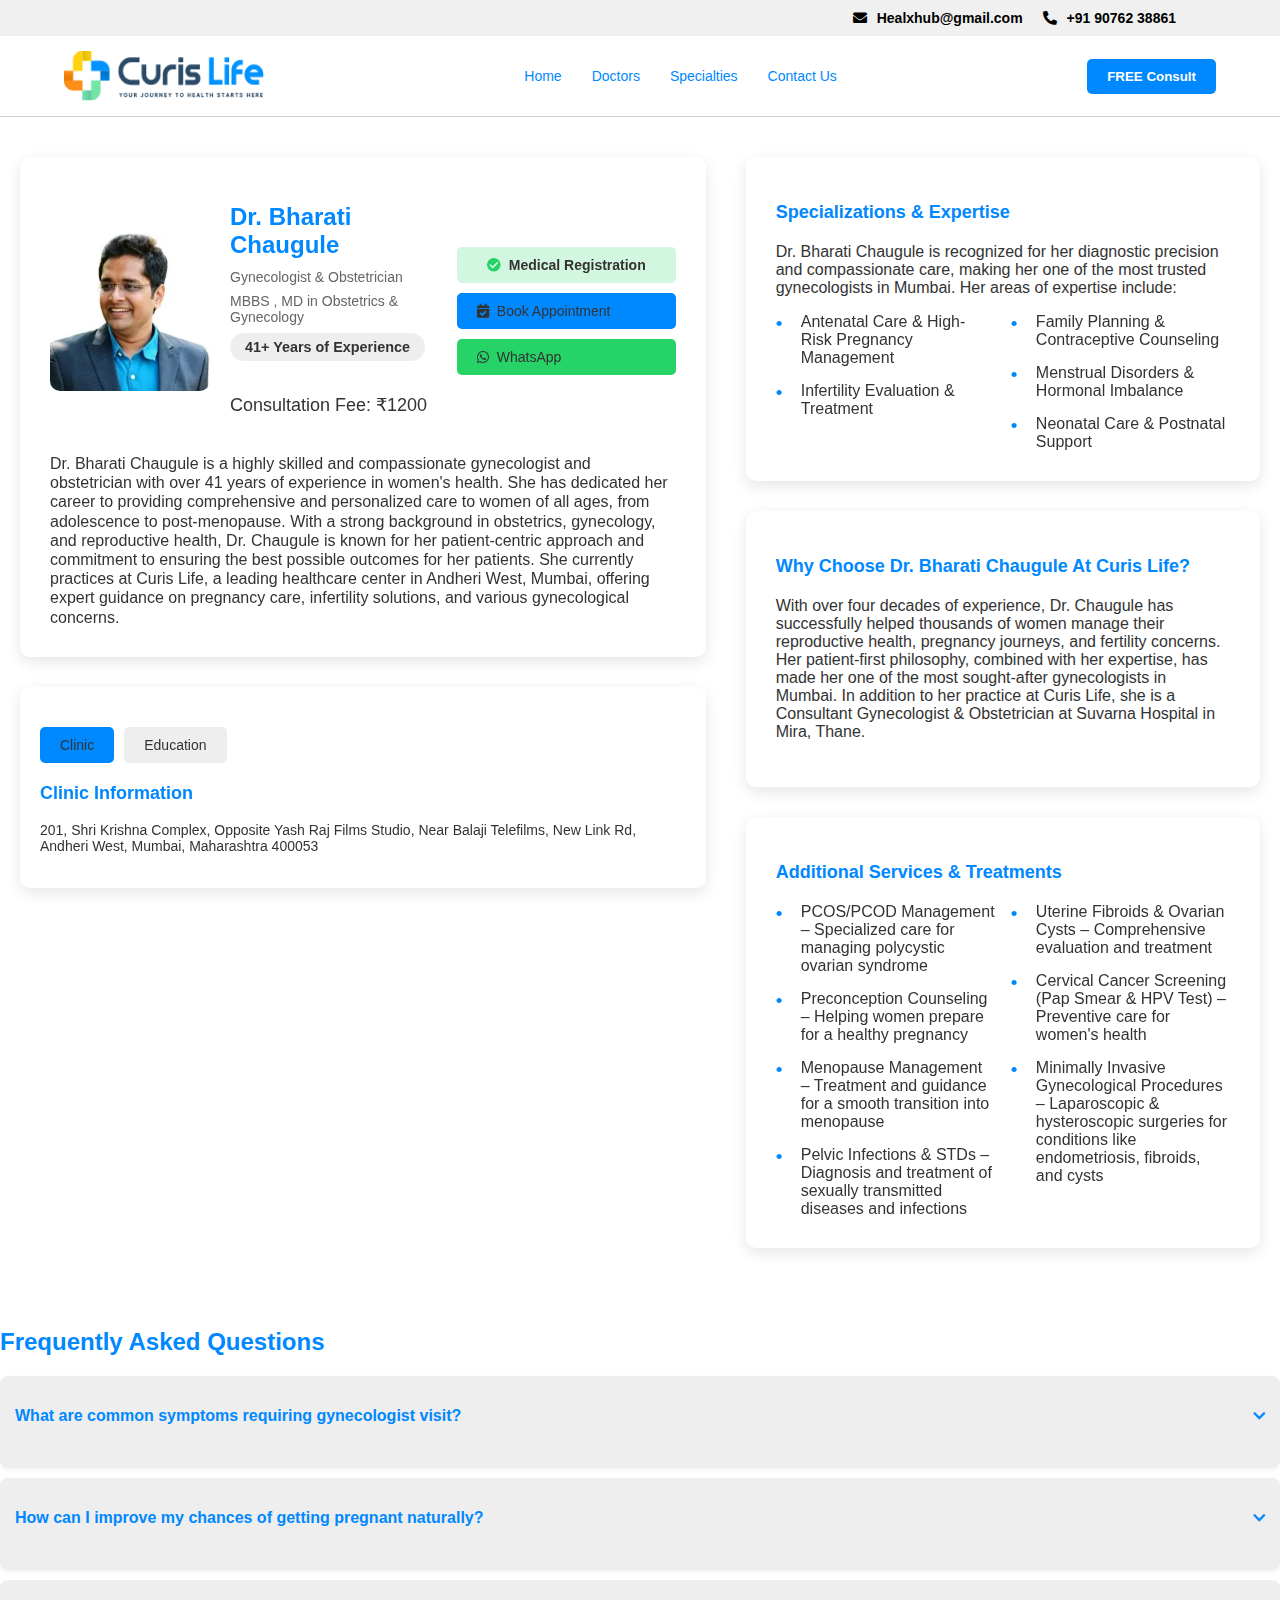
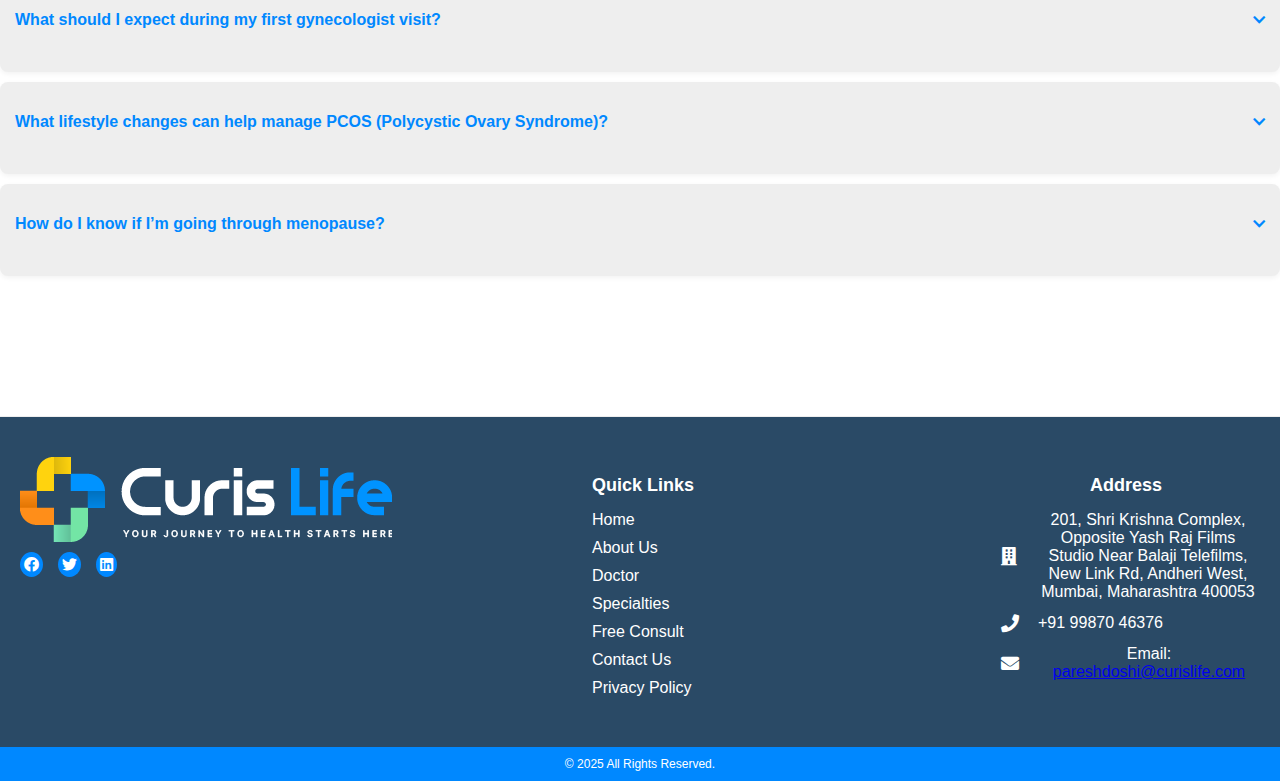
==== index.html @ 33b1bb9e "first commit" ====
<!DOCTYPE html>
<html lang="en">

<head>
    <meta charset="UTF-8">
    <meta name="viewport" content="width=device-width, initial-scale=1.0">
    <link rel="stylesheet" href="https://cdnjs.cloudflare.com/ajax/libs/font-awesome/5.15.4/css/all.min.css">
    <link rel="stylesheet" href="styles.css">
    <title>Curis Life - Healthcare Solutions</title>
</head>

<body>
    <header class="header-container">
        <div class="contact-bar">
            <ul class="contact-list">
                <li>
                    <a href="mailto:Healxhub@gmail.com">
                        <i class="fas fa-envelope"></i> Healxhub@gmail.com
                    </a>
                </li>
                <li>
                    <a href="tel:+919076238861">
                        <i class="fas fa-phone-alt"></i> +91 90762 38861
                    </a>
                </li>
            </ul>

        </div>

        <nav class="main-nav container-box">
            <div class="logo">
                <img src="Curis-Life-Website-_Home-Page-02.png" alt="Curis Life Healthcare Logo" width="200"
                    height="60">
            </div>

            <button class="hamburger" aria-label="Toggle Navigation">
                <i class="fas fa-bars"></i>
            </button>

            <ul class="nav-list">
                <li><a href="/" class="nav-link">Home</a></li>
                <li><a href="https://curislife.com/doctors/" class="nav-link">Doctors</a></li>
                <li><a href="https://curislife.com/specialties/" class="nav-link">Specialties</a></li>
                <li><a href="https://curislife.com/contact-us/" class="nav-link">Contact Us</a></li>
            </ul>

            <button class="call-button" type="button">FREE Consult</button>
        </nav>
    </header>

    <main class="main-content">
        <div class="container">
            <!-- Left Column: Profile Section -->
            <div class="left-column">
                <div class="doctor-profile-box">
                    <div class="doctor-profile">
                        <img src="Urologist-Abhishek-Shah_Curis-Life-Multispecialty-Clinic-Andheri-West.webp"
                            alt="Dr. Bharati Chaugule" class="doctor-photo">
                        <div class="doctor-info">
                            <h1>Dr. Bharati Chaugule</h1>
                            <p class="specialization">Gynecologist & Obstetrician</p>
                            <p class="specialization">MBBS , MD in Obstetrics & Gynecology</p>
                            <div class="experience-badge">41+ Years of Experience</div>
                            <p class="fees">Consultation Fee: ₹1200</p>
                        </div>
                        <div class="action-buttons">
                            <div class="medical-registration">
                                <i class="fas fa-check-circle" style="color: #25d366;"></i>
                                <span>Medical Registration</span>
                            </div>
                            <a href="tel:+919987046376" class="btn btn-primary">
                                <i class="fas fa-calendar-check"></i> Book Appointment
                            </a>
                            <a href="https://wa.me/919987046376" class="btn btn-whatsapp">
                                <i class="fab fa-whatsapp"></i> WhatsApp
                            </a>
                        </div>
                    </div>
                    <div class="doctor-description">
                        Dr. Bharati Chaugule is a highly skilled and compassionate gynecologist and obstetrician with
                        over 41 years of experience in women's health. She has dedicated her career to providing
                        comprehensive and personalized care to women of all ages, from adolescence to post-menopause.
                        With a strong background in obstetrics, gynecology, and reproductive health, Dr. Chaugule is
                        known for her patient-centric approach and commitment to ensuring the best possible outcomes for
                        her patients. She currently practices at Curis Life, a leading healthcare center in Andheri
                        West, Mumbai, offering expert guidance on pregnancy care, infertility solutions, and various
                        gynecological concerns.
                    </div>
                </div>
                <div class="toggle-section">
                    <div class="toggle-buttons">
                        <button class="toggle-btn active" id="clinicBtn">Clinic</button>
                        <button class="toggle-btn" id="educationBtn">Education</button>
                    </div>

                    <!-- Toggle Content -->
                    <div class="toggle-content active" id="clinicContent">
                        <h3>Clinic Information</h3>
                        <p>201, Shri Krishna Complex, Opposite Yash Raj Films Studio, Near Balaji Telefilms, New Link
                            Rd, Andheri West, Mumbai, Maharashtra 400053</p>
                    </div>

                    <div class="toggle-content" id="educationContent">
                        <h3>Education & Qualifications</h3>
                        <ul>
                            <li>MBBS – BJMC Pune (1983)</li>
                            <li>MD in Obstetrics & Gynecology – BJMC Pune (1986)</li>
                        </ul>
                    </div>
                </div>
            </div>

            <!-- Right Column: Info and FAQ Sections -->
            <div class="right-column">

                <div class="info-box">
                    <h2>Specializations & Expertise</h2>
                    <p>Dr. Bharati Chaugule is recognized for her diagnostic precision and compassionate care, making
                        her one of the most trusted gynecologists in Mumbai. Her areas of expertise include:</p>
                    <ul class="services-list">
                        <li>Antenatal Care & High-Risk Pregnancy Management</li>
                        <li>Infertility Evaluation & Treatment</li>
                        <li>Family Planning & Contraceptive Counseling</li>
                        <li>Menstrual Disorders & Hormonal Imbalance</li>
                        <li>Neonatal Care & Postnatal Support</li>
                    </ul>
                </div>

                <div class="info-section">
                    <div class="info-box">
                        <h2>Why Choose Dr. Bharati Chaugule At Curis Life?</h2>
                        <p>With over four decades of experience, Dr. Chaugule has successfully helped thousands of women
                            manage their reproductive health, pregnancy journeys, and fertility concerns. Her
                            patient-first philosophy, combined with her expertise, has made her one of the most
                            sought-after gynecologists in Mumbai. In addition to her practice at Curis Life, she is a
                            Consultant Gynecologist & Obstetrician at Suvarna Hospital in Mira, Thane.</p>
                    </div>


                    <div class="info-box">
                        <h2>Additional Services & Treatments</h2>
                        <ul class="services-list">
                            <li>PCOS/PCOD Management – Specialized care for managing polycystic ovarian syndrome</li>
                            <li>Preconception Counseling – Helping women prepare for a healthy pregnancy</li>
                            <li>Menopause Management – Treatment and guidance for a smooth transition into menopause
                            </li>
                            <li>Pelvic Infections & STDs – Diagnosis and treatment of sexually transmitted diseases and
                                infections</li>
                            <li>Uterine Fibroids & Ovarian Cysts – Comprehensive evaluation and treatment</li>
                            <li>Cervical Cancer Screening (Pap Smear & HPV Test) – Preventive care for women's health
                            </li>
                            <li>Minimally Invasive Gynecological Procedures – Laparoscopic & hysteroscopic surgeries for
                                conditions like endometriosis, fibroids, and cysts</li>
                        </ul>
                    </div>


                </div>

                <!-- FAQ Section -->

            </div>
        </div>

        <section class="faq-box container-box">
            <h2>Frequently Asked Questions</h2>
            <div class="faq-list">
                <div class="faq-item">
                    <h3 class="faq-question">What are common symptoms requiring gynecologist visit? <i
                            class="fas fa-chevron-down"></i></h3>
                    <p class="faq-answer">Irregular periods, severe cramps, unusual discharge, pelvic pain, abnormal
                        bleeding, infertility concerns, or menopause-related issues.</p>
                </div>
                <div class="faq-item">
                    <h3 class="faq-question">How can I improve my chances of getting pregnant naturally? <i
                            class="fas fa-chevron-down"></i></h3>
                    <p class="faq-answer">Maintain a healthy lifestyle, eat a balanced diet, exercise regularly, track
                        ovulation, and manage stress. Consult a gynecologist if you have been trying for over a year.
                    </p>
                </div>
                <div class="faq-item">
                    <h3 class="faq-question">What should I expect during my first gynecologist visit? <i
                            class="fas fa-chevron-down"></i></h3>
                    <p class="faq-answer">Your first visit may include a detailed medical history review, a physical
                        examination, discussion about menstrual cycles, birth control options, and any concerns you may
                        have regarding reproductive health. A Pap smear or pelvic ultrasound may be recommended if
                        necessary.</p>
                </div>
                <div class="faq-item">
                    <h3 class="faq-question">What lifestyle changes can help manage PCOS (Polycystic Ovary Syndrome)? <i
                            class="fas fa-chevron-down"></i></h3>
                    <p class="faq-answer">PCOS can be managed through weight management, a healthy diet (low in
                        processed sugars), regular exercise, and hormonal therapy if needed. Your gynecologist may also
                        recommend medications to regulate periods and control symptoms.</p>
                </div>
                <div class="faq-item">
                    <h3 class="faq-question">How do I know if I’m going through menopause? <i
                            class="fas fa-chevron-down"></i></h3>
                    <p class="faq-answer">Menopause typically occurs between 45-55 years and is marked by symptoms like
                        hot flashes, night sweats, mood swings, vaginal dryness, and irregular periods. A gynecologist
                        can help manage symptoms with hormone therapy, lifestyle adjustments, and nutritional guidance.
                    </p>
                </div>
            </div>
        </section>


    </main>

    <footer>
        <div class="footer-container container-box">
            <!-- Logo Section -->
            <div class="footer-logo">
                <img src="footer-logo.png" alt="Curis Life Logo">
                <div class="social-icons">
                    <a href="#" aria-label="Facebook"><i class="fab fa-facebook"></i></a>
                    <a href="#" aria-label="Twitter"><i class="fab fa-twitter"></i></a>
                    <a href="#" aria-label="LinkedIn"><i class="fab fa-linkedin"></i></a>
                </div>
            </div>


            <!-- Quick Links -->
                <div class="footer-links">
                    <h3>Quick Links</h3>
                    <ul>
                        <li><a href="#">Home</a></li>
                        <li><a href="https://curislife.com/about-us/">About Us</a></li>
                        <li><a href="https://curislife.com/doctors/">Doctor</a></li>
                        <li><a href="https://curislife.com/specialties/">Specialties</a></li>
                        <li><a href="https://curislife.com/contact-us/">Free Consult</a></li>
                        <li><a href="https://curislife.com/contact-us/">Contact Us</a></li>
                        <li><a href="https://curislife.com/privacy-policy/">Privacy Policy</a></li>
                    </ul>
                </div>

                <div class="footer-address">
                    <h3>Address</h3>
                    <ul>
                        <li>
                            <i class="fas fa-building"></i>
                            <span>201, Shri Krishna Complex, Opposite Yash Raj Films Studio Near Balaji Telefilms, New Link Rd, Andheri West, Mumbai, Maharashtra 400053</span>
                        </li>
                        <li>
                            <i class="fas fa-phone"></i>
                            <span>+91 99870 46376</span>
                        </li>
                        <li>
                            <i class="fas fa-envelope"></i>
                            <span>Email: <a href="mailto:pareshdoshi@curislife.com">pareshdoshi@curislife.com</a></span>
                        </li>
                    </ul>
                </div>
                
        </div>



    </footer>
    <div class="rights">
        <p>© 2025 All Rights Reserved.</p>
    </div>
    <script src="script.js"></script>
</body>

</html>
---- styles.css ----
body, ul {
    margin: 0;
    padding: 0;
    list-style: none;
    font-family: Arial, sans-serif;
}


:root {
    --primary-color: #08f;  
    --bg-gray: #f0f0f0;     
    --bg-white: #fff;       
    --hover-color: #034993; 
    --content-padding: 5%;
    --black-color:#000;
    --whatsapp-color: #25d366;
    --text-color: #333;
    --light-bg: #eeeeee;
    --footer-bg: #2a4a66;
}

.header-container{
    border-bottom: 1px solid rgb(211, 210, 210);
}

.container-box{
    max-width: 1280px;
    
}

.contact-bar {
    background: var(--bg-gray);
    padding: 10px 104px; 
    display: flex;
    justify-content: flex-end;
    align-items: center;
    font-size: 14px;
}

.contact-list {
    display: flex;
    gap: 20px;
}
.contact-list i {
    margin-right: 5px;
    color: var(--black-color); 
}

.contact-list li {
    display: flex;
    align-items: center;
}

.contact-list a {
    text-decoration: none;
    color: var(--black-color);
    font-weight: bold;
    display: flex;
    align-items: center;
    gap: 5px;
}


.main-nav {
    padding: 15px var(--content-padding);
    display: flex;
    align-items: center;
    justify-content: space-between;
    margin: 0 auto;
}

.logo {
    display: flex;
    align-items: center;
    margin-right: 10px; /* Keeps logo and hamburger close */
}
.logo img {
    height: 50px;
}

.nav-list {
    display: flex;
    gap: 30px;
}

.nav-link {
    text-decoration: none;
    color: var(--primary-color);
    font-size: 14px;
    display: flex;
    align-items: center;
    gap: 5px;
}



.call-button {
    background: var(--primary-color);
    color: white;
    padding: 10px 20px;
    border: none;
    border-radius: 5px;
    font-weight: bold;
    cursor: pointer;
    transition: background 0.3s ease;
}

.call-button:hover {
    background: var(--hover-color);
}
.hamburger {
    display: none;
    background: none;
    border: none;
    font-size: 24px;
    cursor: pointer;
    color: var(--primary-color);
    margin-left: 10px;
}

    /*MAIN SECTION STARTS HERE*/
    .main-content {
        padding: 40px 0;
        color: var(--text-color);
    }

    .container {
        max-width: 1300px;
        margin: 0 auto;
        padding: 0 20px;
        display: flex;
        gap: 40px;
    }

    .left-column {
        flex: 4;
    }

    .right-column {
        flex: 3;
    }

    .doctor-profile-box {
        background: var(--white);
        padding: 30px;
        border-radius: 10px;
        box-shadow: 0 5px 15px rgba(0, 0, 0, 0.1);
    }

    .doctor-profile {
        display: flex;
        align-items: center;
        gap: 20px;
        margin-bottom: 20px;
    }

    .doctor-photo {
        width: 160px;
        height: 160px;
        object-fit: cover;
        border-radius: 10px;
    }

    .doctor-info {
        flex: 1;
    }

    .doctor-info h1 {
        font-size: 24px;
        margin-bottom: 10px;
        color: var(--primary-color);
    }

    .specialization {
        font-size: 14px;
        color: #666;
        margin: 8px 0;
    }

    .fees {
        font-size: 18px;
    }

    .experience-badge {
        background: var(--light-bg);
        color: var(--text-color);
        padding: 6px 15px;
        border-radius: 20px;
        display: inline-block;
        margin-bottom: 15px;
        font-size: 0.9rem;
        font-weight: bold;
    }

    .action-buttons {
        display: flex;
        flex-direction: column;
        gap: 10px;
        margin-left: auto;
    }

    .btn {
        padding: 10px 20px;
        border-radius: 5px;
        font-size: 14px;
        font-weight: 500;
        display: flex;
        align-items: center;
        gap: 8px;
        text-decoration: none;
        transition: all 0.3s ease;
    }

    .medical-registration {
        padding: 10px 30px;
        font-size: 14px;
        font-weight: bold;
        display: flex;
        align-items: center;
        gap: 8px;
        color: var(--text-color);
        background: rgba(37, 211, 102, 0.2);
        border-radius: 5px;
    }

    .btn-primary {
        background: var(--primary-color);
        color: var(--white);
    }

    .btn-primary:hover {
        background: #0073e6;
    }

    .btn-whatsapp {
        background: var(--whatsapp-color);
        color: var(--white);
    }

    .btn-whatsapp:hover {
        background: #128c7e;
    }

    .doctor-description {
        font-size: 16px;
        color: var(--text-color);
        line-height: 1.2;
        margin-top: 20px;
    }

    .toggle-section {
        background: var(--white);
        padding: 20px;
        margin: 30px 0;
        border-radius: 10px;
        box-shadow: 0 5px 15px rgba(0, 0, 0, 0.1);
    }

    .toggle-buttons {
        display: flex;
        gap: 10px;
        margin-top: 20px;
    }

    .toggle-btn {
        padding: 10px 20px;
        border: none;
        border-radius: 5px;
        background: var(--light-bg);
        color: var(--text-color);
        cursor: pointer;
        font-size: 14px;
        transition: all 0.3s ease;
    }
    .toggle-content h3{
        font-size: 18px;
        color: var(--primary-color);
    }
    .toggle-content p{
        font-size: 14px;
    }

    .toggle-btn.active {
        background: var(--primary-color);
        color: var(--white);
    }


    .toggle-content {
        display: none;
        margin-top: 20px;
    }

    .toggle-content.active {
        display: block;
    }

    .info-section {
        margin-bottom: 40px;
    }

    .info-box {
        background: var(--white);
        padding: 30px;
        border-radius: 10px;
        box-shadow: 0 5px 15px rgba(0, 0, 0, 0.1);
        margin-bottom: 30px;
    }

    .info-box h2 {
        color: var(--primary-color);
        margin-bottom: 20px;
        font-size: 18px;
        font-weight: 600
    }

    .services-list {
        columns: 2;
        list-style-type: none;
        padding: 0;
    }

    .services-list li {
        margin-bottom: 15px;
        padding-left: 25px;
        position: relative;
        break-inside: avoid;
    }

    .services-list li:before {
        content: "•";
        color: var(--primary-color);
        position: absolute;
        left: 0;
        font-size: 1.2em;
    }

    .faq-box {
        margin: 40px auto;
    }
    
    .faq-box h2 {
        font-size: 1.5rem;
        color: var(--primary-color);
        margin-bottom: 20px;
    }
    
    .faq-list {
        margin-top: 10px;
    }
    
    .faq-item {
        background: var(--light-bg);
        padding: 15px;
        margin: 10px 0;
        border-radius: 8px;
        box-shadow: 0 2px 5px rgba(0, 0, 0, 0.05);
        cursor: pointer;
        transition: all 0.3s ease;
    }
    
    .faq-question {
        color: var(--primary-color);
        margin-bottom: 0;
        font-size: 16px;
        display: flex;
        justify-content: space-between;
        align-items: center;
    }
    
    .faq-question i {
        font-size: 14px;
        transition: transform 0.3s ease;
    }
    
    .faq-answer {
        color: #555;
        font-size: 14px;
        line-height: 1.5;
        max-height: 0;
        overflow: hidden;
        transition: max-height 0.3s ease, padding-top 0.3s ease;
    }
    
    .faq-item.active .faq-answer {
        max-height: 200px; /* Adjust based on content */
        padding-top: 10px;
    }
    
    .faq-item.active .faq-question i {
        transform: rotate(180deg);
    }
    
    @media (max-width: 768px) {
        .faq-item {
            padding: 10px;
        }
    
        .faq-question {
            font-size: 14px;
        }
    
        .faq-answer {
            font-size: 13px;
        }
    }


    /* Responsive Styles */
    @media (max-width: 768px) {
        .container {
            flex-direction: column;
        }
    
        .doctor-profile {
            flex-direction: column;
            text-align: center;
        }
    
        .action-buttons {
            margin-left: 0;
            align-self: center;
        }
    
        .services-list {
            columns: 1;
        }
        .call-button{
            display: none;
        }
        .faq-box {
            margin: 30px;
        }
    }

    @media (min-width: 769px) {
        .left-column {
            position: sticky;
            top: 20px;
            align-self: flex-start;
            height: fit-content;
        }
    }
/*FOOTER SECTION */

footer{
    background: var(--footer-bg);
    padding: 40px 20px;
    border-top: 1px solid var(--light-bg);
    margin-top: 60px;
    display: flex;
    flex-wrap: wrap;
}

.footer-container {
    margin: 0 auto;
    display: flex;
    flex-wrap: wrap;
    gap: 40px;
    justify-content: space-between;
    display: flex;
    flex-wrap: wrap;
}


.footer-logo {
    min-width: 200px;
}

.footer-logo img {
    width: 372px;
    height: 85px;
}

.footer-social {
    flex: 1;
    min-width: 200px;
    text-align: center;
}

.footer-social h3 {
    font-size: 18px;
    margin-bottom: 15px;
    color: var(--bg-white);
}

.social-icons {
    display: flex;
    gap: 15px;
    justify-content: start;
    margin-top: 6px;
}

.social-icons a {
    color: var(--bg-white);
    font-size: 15px;
    padding: 4px;
    border-radius: 50%;
    transition: color 0.3s ease;
    background-color: var(--primary-color);
    align-items: center;
}

.social-icons a:hover {
    color: var(--primary-color);
}

.footer-links {
    min-width: 200px;
}

.footer-links h3 {
    font-size: 18px;
    margin-bottom: 15px;
    color: var(--bg-white);
}

.footer-links ul {
    list-style: none;
    padding: 0;
}

.footer-links ul li {
    margin-bottom: 10px;
}

.footer-links ul li a {
    color: var(--bg-white);
    text-decoration: none;
    transition: color 0.3s ease;
}

.footer-links ul li a:hover {
    color: var(--primary-color);
}

.footer-address {
    flex: 1;
    min-width: 200px;
    text-align: center;
}

.footer-address h3 {
    font-size: 18px;
    margin-bottom: 15px;
    color: var(--bg-white);
}

.footer-address i {
    margin: 5px 9px;
    color: var(--bg-white);
    font-size: 16px;
}
.footer-address li{
    color: var(--bg-white);
}

.footer-address ul {
    list-style: none;
    padding: 0;
    margin: 0;
}

.footer-address ul li {
    display: flex;
    align-items: center;
    gap: 10px; 
    margin-bottom: 8px; 
}

.footer-address i {
    font-size: 18px; 
}

.rights{
    text-align: center;
    background-color: var(--primary-color);
    color: var(--bg-white);

}
.rights p{
    margin: 0;
    padding: 10px 0;
    font-size: 12px;
}


@media (max-width: 768px) {
    .footer-container {
        flex-direction: column;
        align-items: center;
        text-align: center;
    }

    .footer-social, .footer-links, .footer-address {
        text-align: center;
    }

    .social-icons {
        justify-content: center;
    }
    .doctor-profile-box {
        position: static;
    }
    .contact-bar { 
        padding: 10px 40px; 
    }
    .footer-logo img {
        width: 250px;
        height: 60px;
    }
}

/* @media (max-width: 768px) {
    .container {
        flex-direction: column;
    }

    .doctor-profile {
        flex-direction: column;
        text-align: center;
    }

    .action-buttons {
        margin-left: 0;
        align-self: center;
    }

    .services-list {
        columns: 1;
    }
    
}

@media (min-width: 769px) {
    .left-column {
        position: sticky;
        top: 20px;
        align-self: flex-start;
        height: fit-content;
    }
} */


@media (max-width: 768px) {
    .main-nav {
        position: relative;
        flex-direction: row;
        justify-content: space-between;
        align-items: center;
    }

    .nav-list {
        display: none; /* Hidden initially */
        flex-direction: column;
        position: absolute;
        top: 60px;
        right: 20px;
        background: var(--bg-white);
        width: 220px;
        box-shadow: 0 4px 8px rgba(0, 0, 0, 0.2);
        border-radius: 5px;
        padding: 10px;
        transition: all 0.3s ease-in-out;
    }

    .nav-list.active {
        display: flex; /* Show dropdown when active */
    }

    .nav-link {
        padding: 12px;
        text-align: left;
        display: block;
        color: var(--primary-color);
        font-size: 14px;
        border-bottom: 1px solid #ddd;
    }

    .nav-link:last-child {
        border-bottom: none;
    }

    .hamburger {
        display: block;
        background: none;
        border: none;
        font-size: 24px;
        cursor: pointer;
        color: var(--primary-color);
    }

}


.footer-container {
    margin: 0 auto;
    display: flex;
    flex-wrap: wrap;
    gap: 200px;
    justify-content: space-between;
    display: flex;
    flex-wrap: wrap;
}
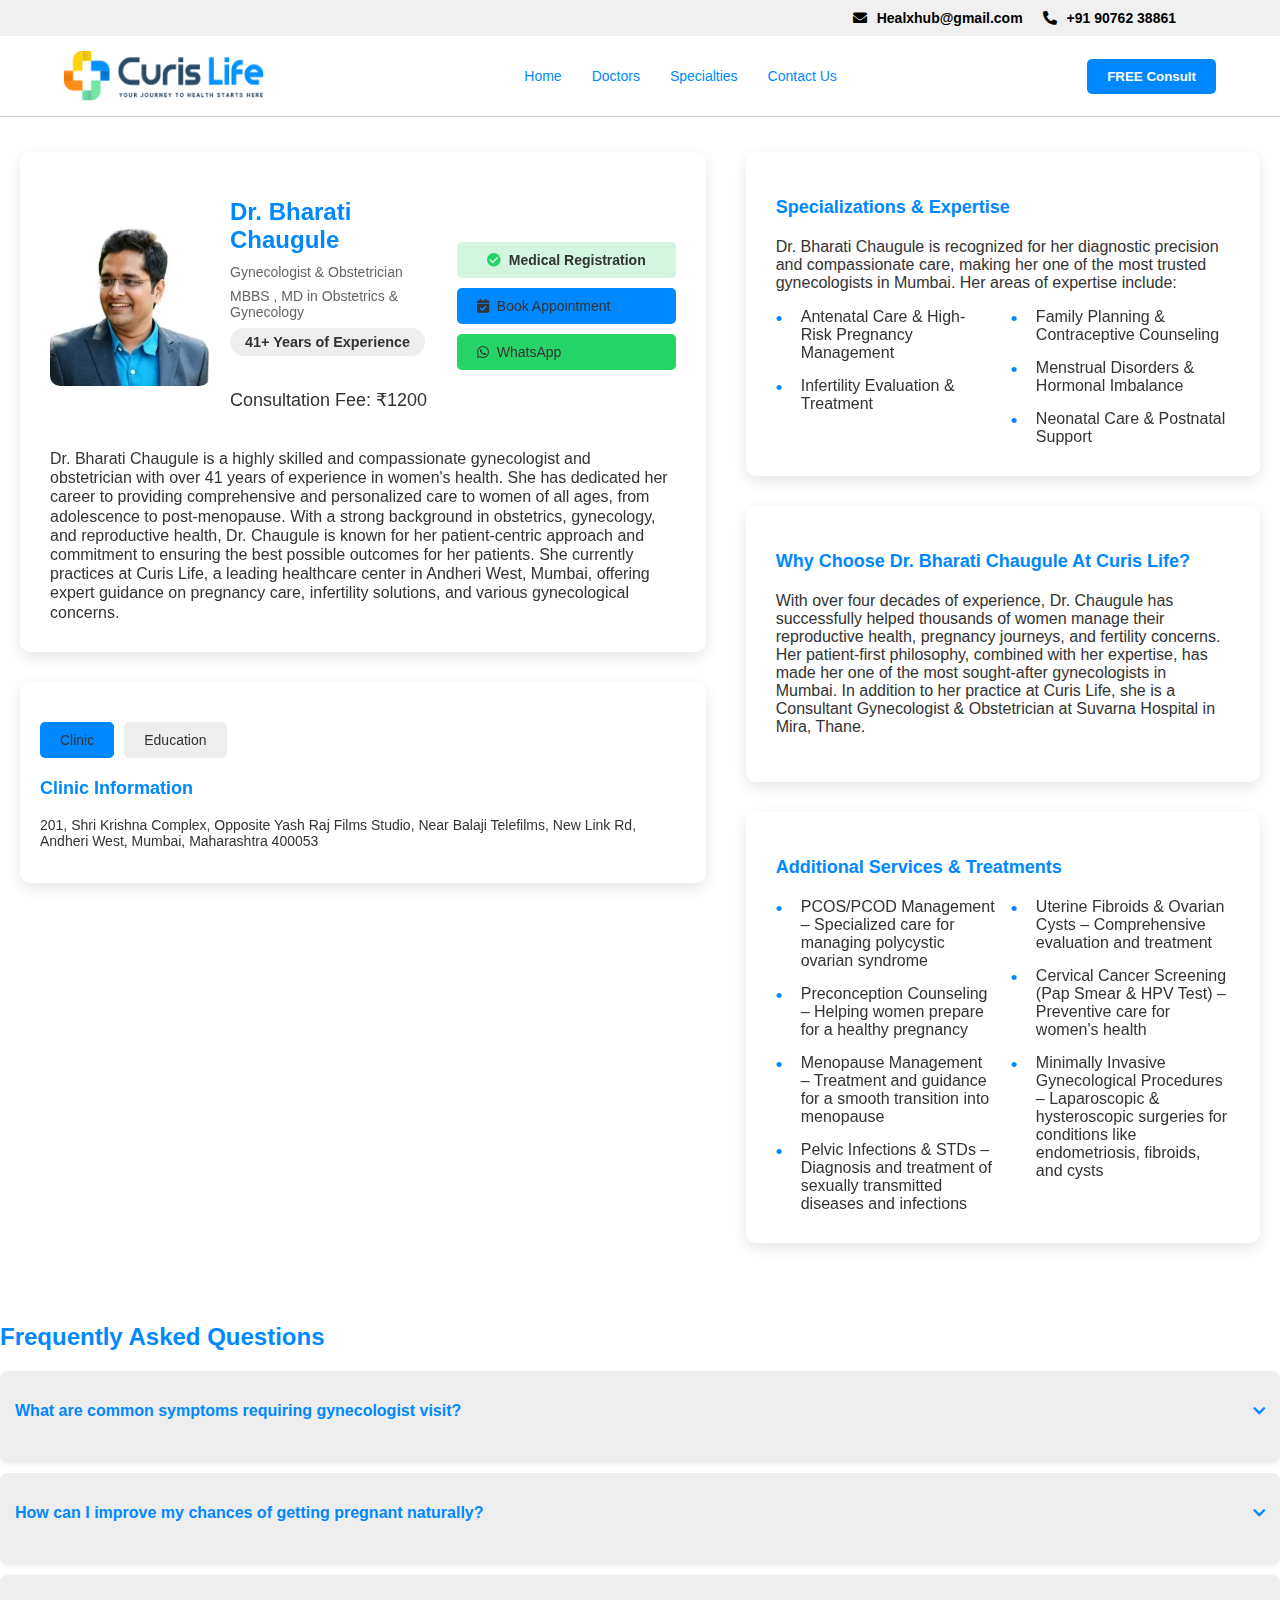
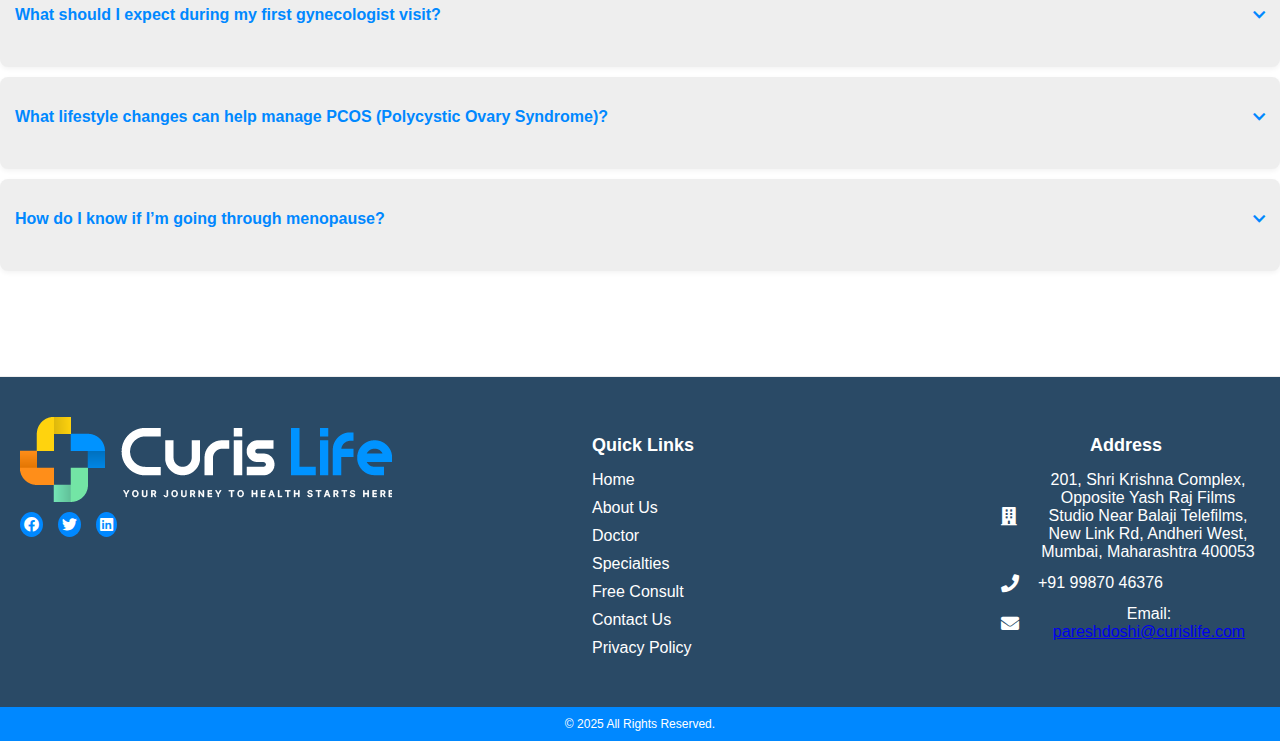
==== commit 3d6d33ad: "Last changes" ====
--- a/index.html
+++ b/index.html
@@ -38,7 +38,7 @@
             </button>
 
             <ul class="nav-list">
-                <li><a href="/" class="nav-link">Home</a></li>
+                <li><a href="https://curislife.com/" class="nav-link">Home</a></li>
                 <li><a href="https://curislife.com/doctors/" class="nav-link">Doctors</a></li>
                 <li><a href="https://curislife.com/specialties/" class="nav-link">Specialties</a></li>
                 <li><a href="https://curislife.com/contact-us/" class="nav-link">Contact Us</a></li>
@@ -224,7 +224,7 @@
                 <div class="footer-links">
                     <h3>Quick Links</h3>
                     <ul>
-                        <li><a href="#">Home</a></li>
+                        <li><a href="https://curislife.com/">Home</a></li>
                         <li><a href="https://curislife.com/about-us/">About Us</a></li>
                         <li><a href="https://curislife.com/doctors/">Doctor</a></li>
                         <li><a href="https://curislife.com/specialties/">Specialties</a></li>
--- a/styles.css
+++ b/styles.css
@@ -25,7 +25,6 @@
 
 .container-box{
     max-width: 1280px;
-    
 }
 
 .contact-bar {
@@ -91,6 +90,12 @@
     align-items: center;
     gap: 5px;
 }
+/* .nav-link:hover{
+    background-color: var(--primary-color);
+    border-radius: 5px;
+    color: var(--bg-white);
+    padding: 5px 10px;
+} */
 
 
 
@@ -120,7 +125,7 @@
 
     /*MAIN SECTION STARTS HERE*/
     .main-content {
-        padding: 40px 0;
+        padding: 35px 0;
         color: var(--text-color);
     }
 
@@ -411,6 +416,11 @@
         .container {
             flex-direction: column;
         }
+        .contact-bar {
+            display: flex;
+            align-items: center;
+            font-size: 12px;
+        }
     
         .doctor-profile {
             flex-direction: column;
@@ -431,6 +441,7 @@
         .faq-box {
             margin: 30px;
         }
+        
     }
 
     @media (min-width: 769px) {
@@ -441,13 +452,20 @@
             height: fit-content;
         }
     }
+
+    @media (max-width: 380px) {
+        .contact-bar{
+            padding: 10px 20px;
+        }
+    }
+
 /*FOOTER SECTION */
 
 footer{
     background: var(--footer-bg);
     padding: 40px 20px;
     border-top: 1px solid var(--light-bg);
-    margin-top: 60px;
+    margin-top: 30px;
     display: flex;
     flex-wrap: wrap;
 }
@@ -456,7 +474,7 @@
     margin: 0 auto;
     display: flex;
     flex-wrap: wrap;
-    gap: 40px;
+    gap: 200px;
     justify-content: space-between;
     display: flex;
     flex-wrap: wrap;
@@ -590,6 +608,7 @@
         flex-direction: column;
         align-items: center;
         text-align: center;
+        gap: 80px;
     }
 
     .footer-social, .footer-links, .footer-address {
@@ -602,9 +621,7 @@
     .doctor-profile-box {
         position: static;
     }
-    .contact-bar { 
-        padding: 10px 40px; 
-    }
+
     .footer-logo img {
         width: 250px;
         height: 60px;
@@ -689,16 +706,9 @@
         cursor: pointer;
         color: var(--primary-color);
     }
-
-}
-
-
-.footer-container {
-    margin: 0 auto;
-    display: flex;
-    flex-wrap: wrap;
-    gap: 200px;
-    justify-content: space-between;
-    display: flex;
-    flex-wrap: wrap;
-}+    .footer-container {
+        gap: 21px;
+    }
+}
+
+
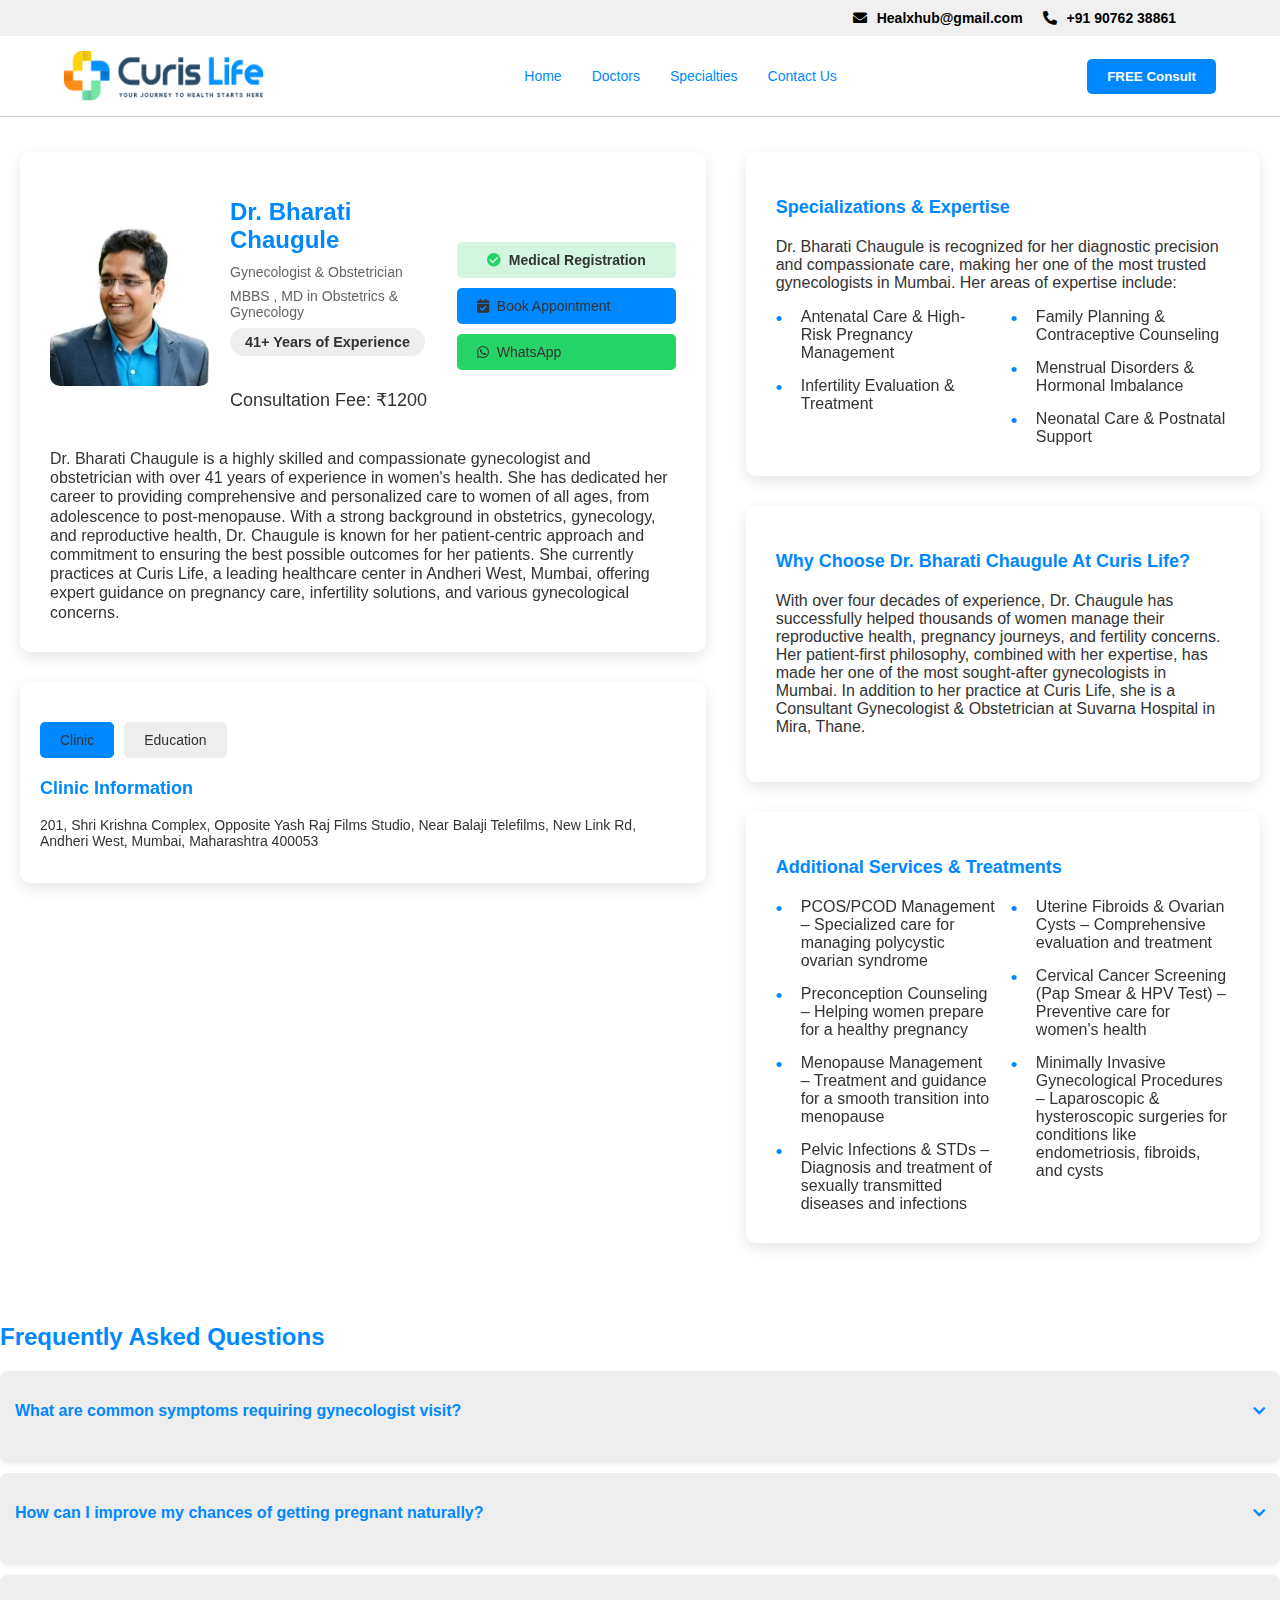
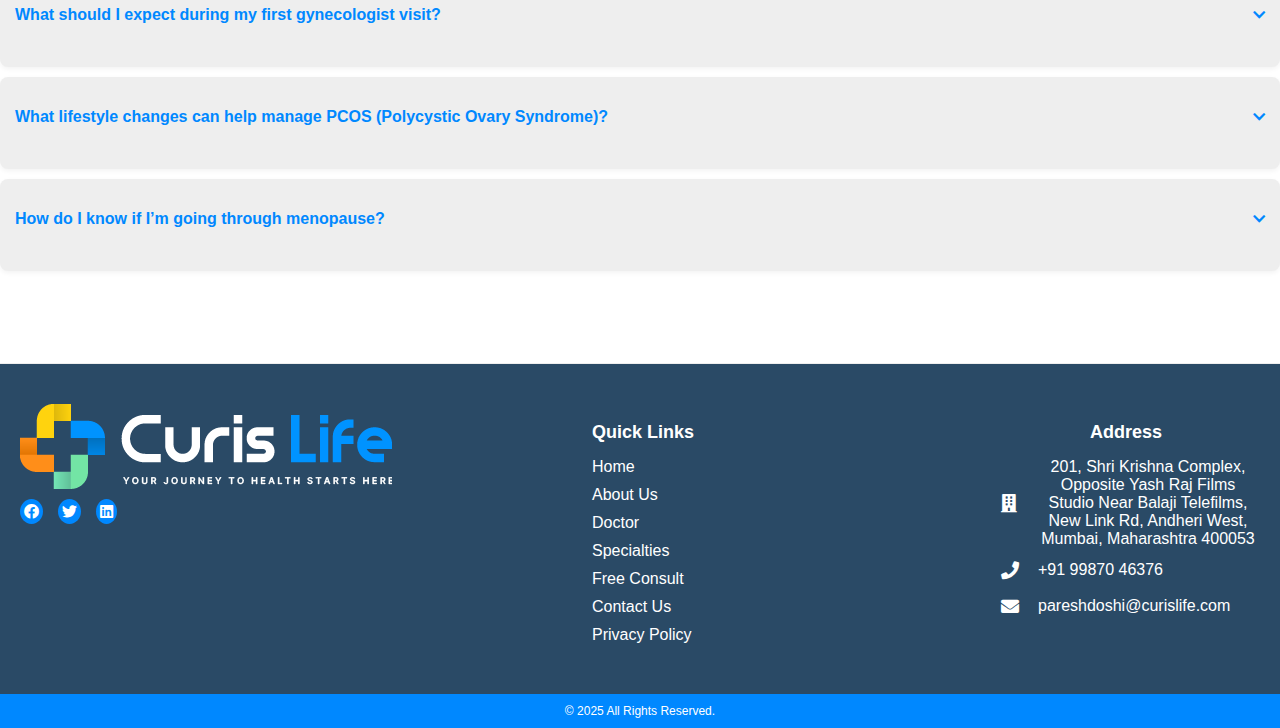
==== commit 91439419: ""Updated index.html and styles.css to remove email span tag and add styles for .footer-address a"" ====
--- a/index.html
+++ b/index.html
@@ -247,7 +247,7 @@
                         </li>
                         <li>
                             <i class="fas fa-envelope"></i>
-                            <span>Email: <a href="mailto:pareshdoshi@curislife.com">pareshdoshi@curislife.com</a></span>
+                            <span><a href="mailto:pareshdoshi@curislife.com">pareshdoshi@curislife.com</a></span>
                         </li>
                     </ul>
                 </div>
--- a/styles.css
+++ b/styles.css
@@ -125,7 +125,7 @@
 
     /*MAIN SECTION STARTS HERE*/
     .main-content {
-        padding: 35px 0;
+        padding: 35px 0 22px 0;
         color: var(--text-color);
     }
 
@@ -458,6 +458,12 @@
             padding: 10px 20px;
         }
     }
+    @media (max-width: 320px) {
+        .contact-bar{
+            font-size: 10px;
+        }
+    }
+
 
 /*FOOTER SECTION */
 
@@ -600,6 +606,10 @@
     margin: 0;
     padding: 10px 0;
     font-size: 12px;
+}
+.footer-address a{
+    color: white;
+    text-decoration: none; 
 }
 
 
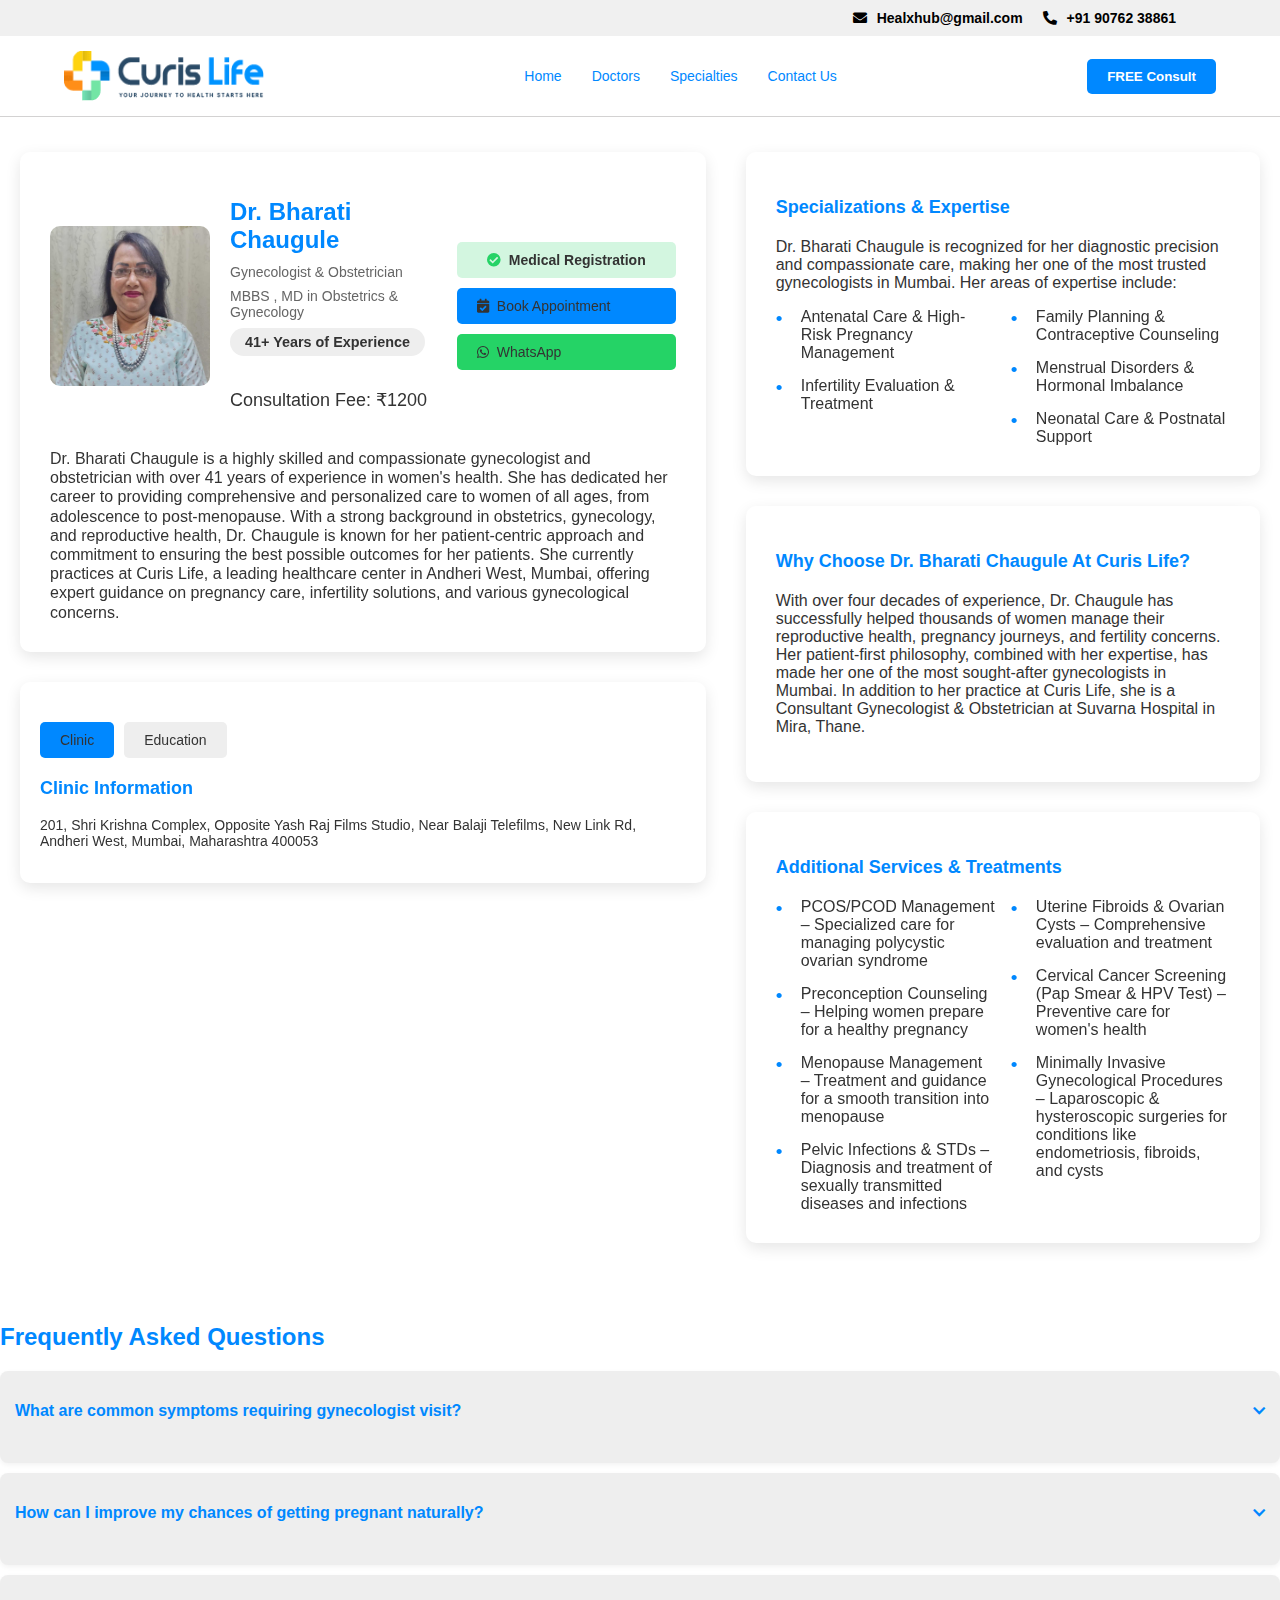
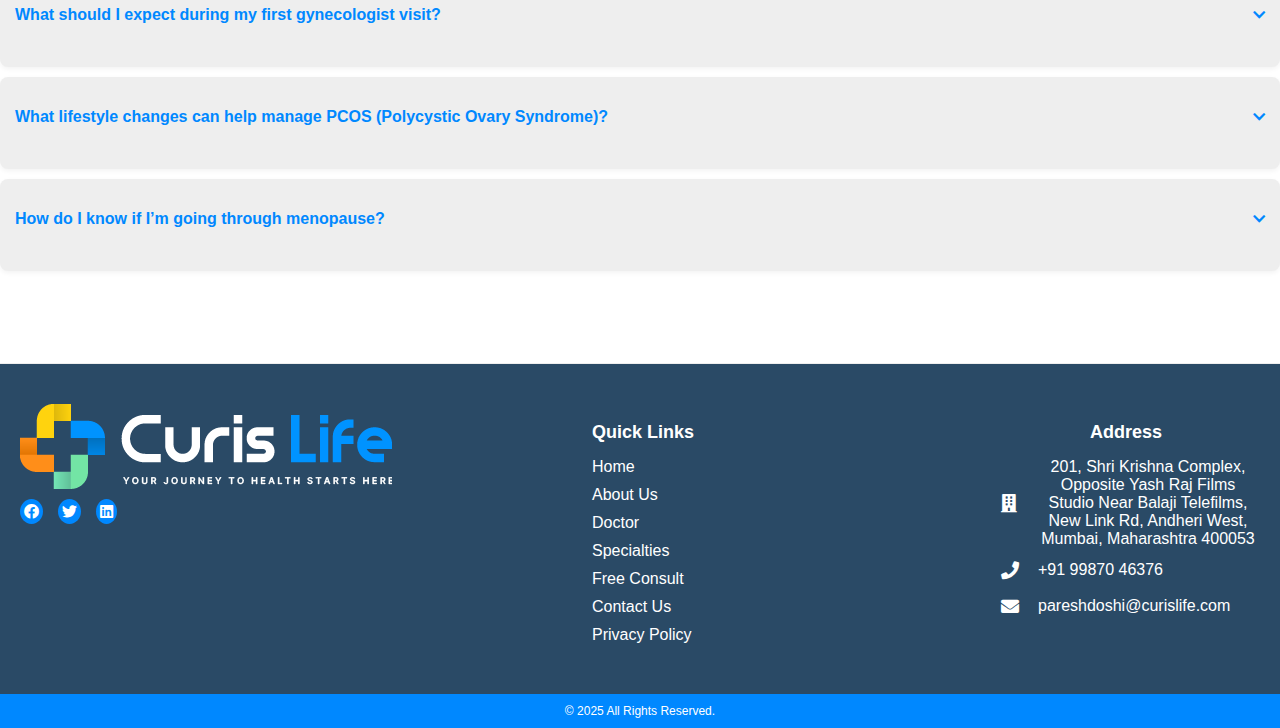
==== commit 4a31047b: "`Updated doctor profile image in index.html`" ====
--- a/index.html
+++ b/index.html
@@ -50,11 +50,11 @@
 
     <main class="main-content">
         <div class="container">
-            <!-- Left Column: Profile Section -->
+
             <div class="left-column">
                 <div class="doctor-profile-box">
                     <div class="doctor-profile">
-                        <img src="Urologist-Abhishek-Shah_Curis-Life-Multispecialty-Clinic-Andheri-West.webp"
+                        <img src="bharati.avif"
                             alt="Dr. Bharati Chaugule" class="doctor-photo">
                         <div class="doctor-info">
                             <h1>Dr. Bharati Chaugule</h1>
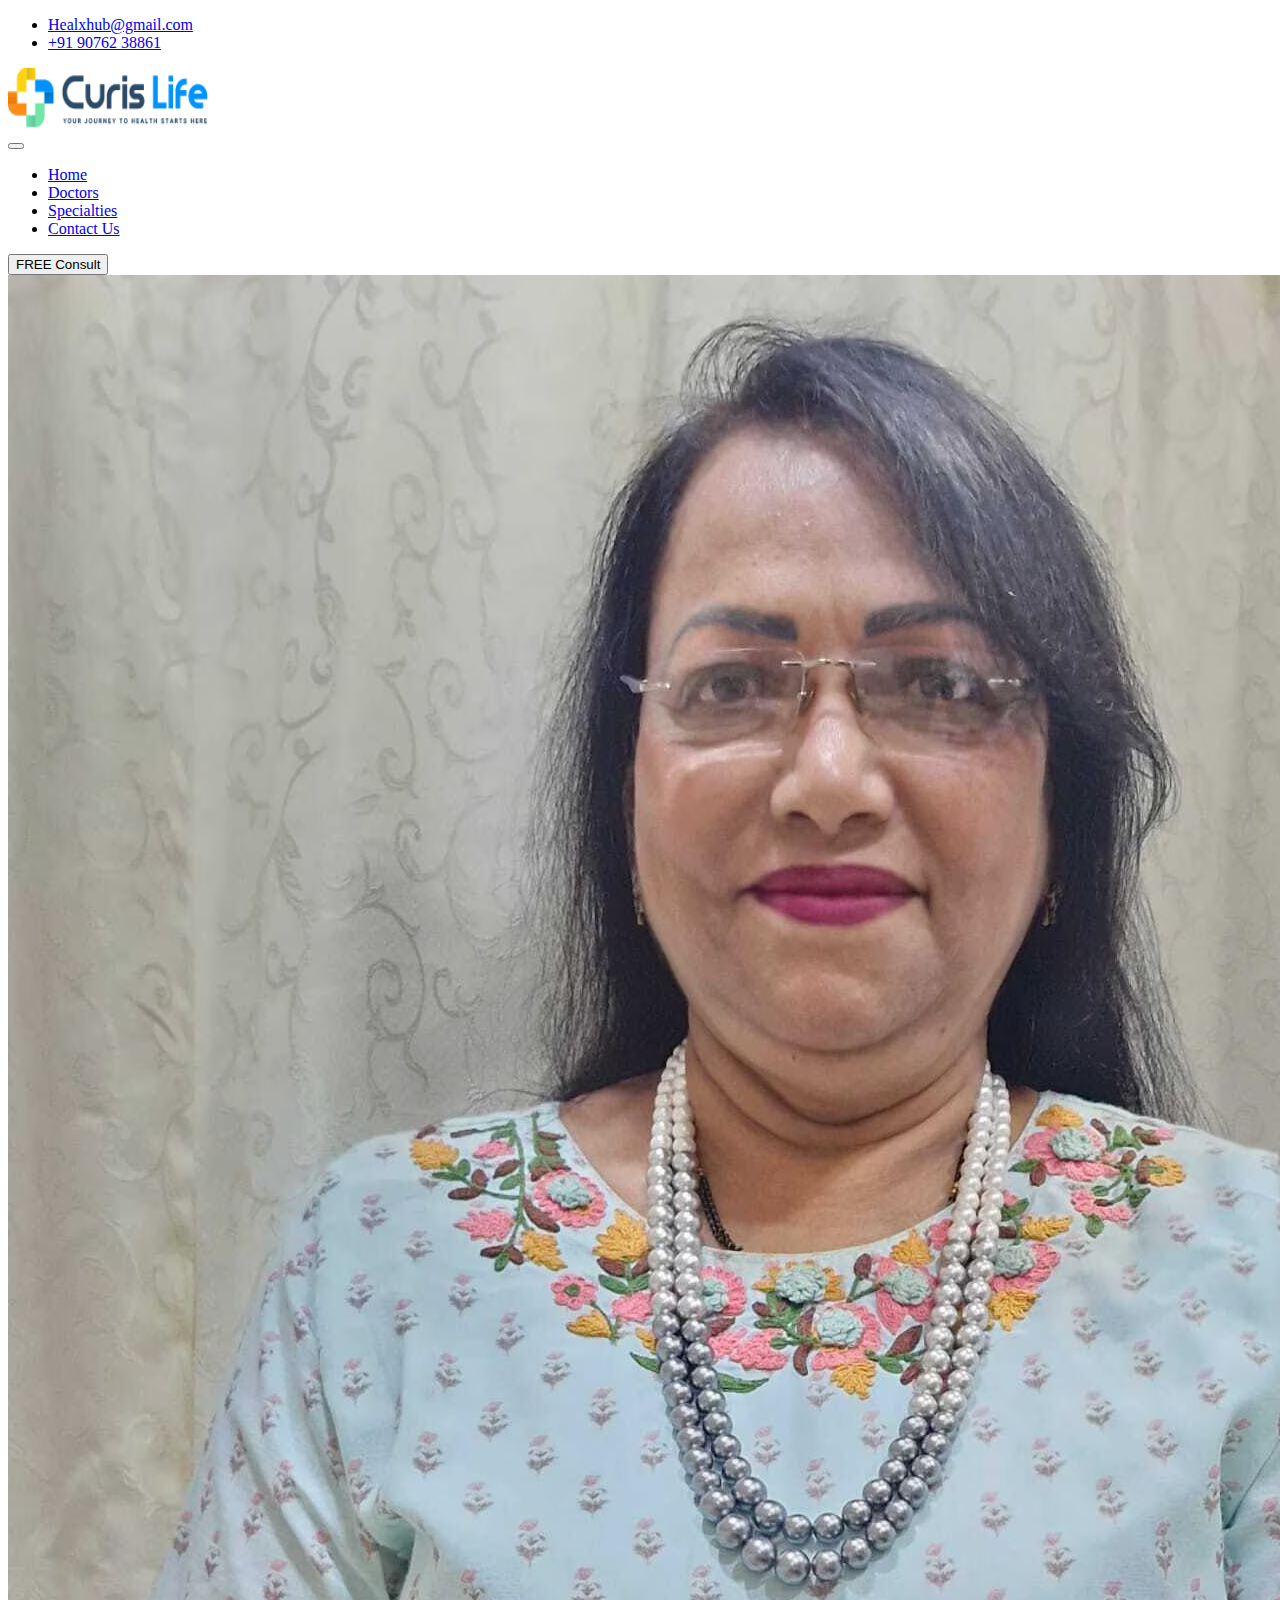
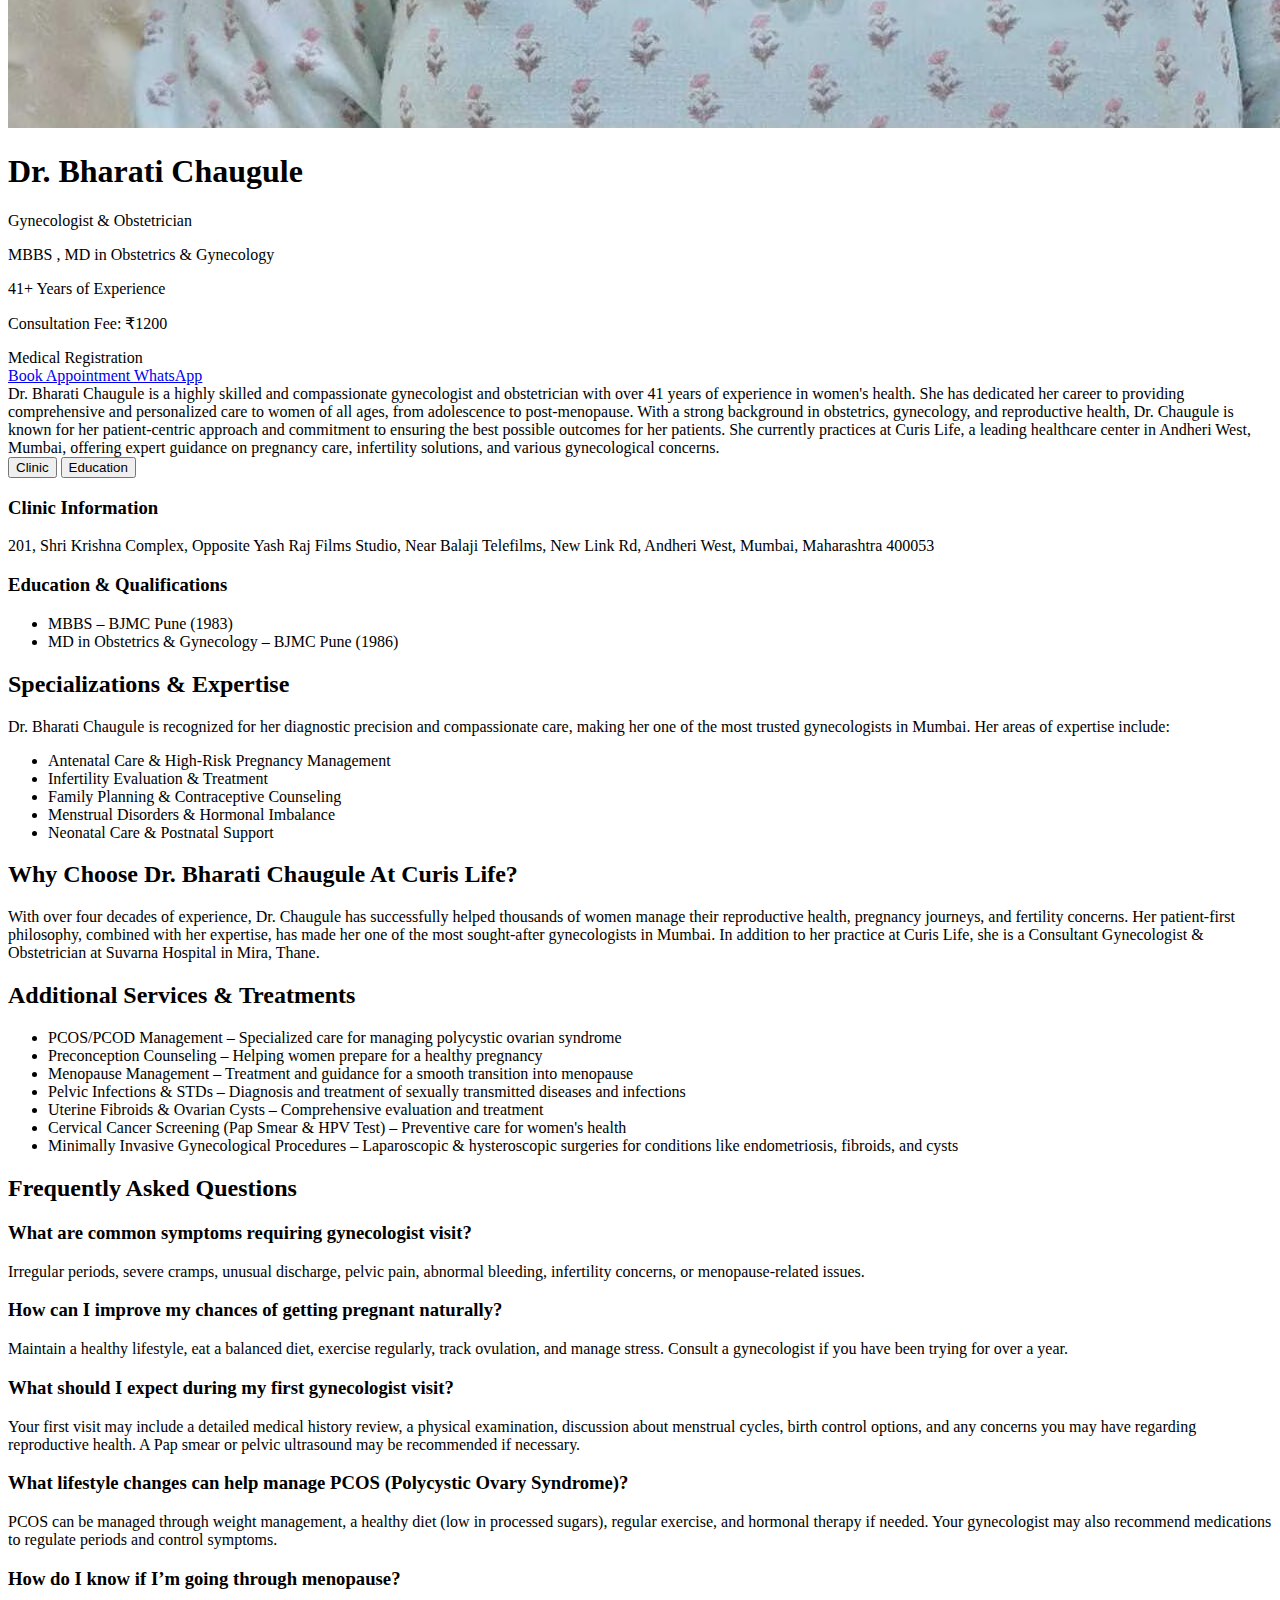
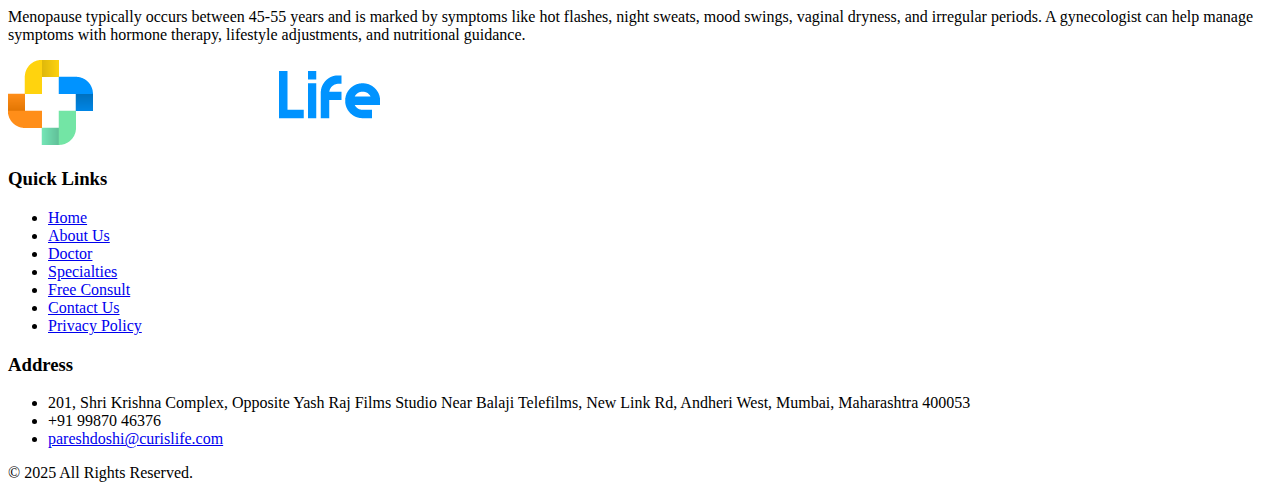
==== commit e36c7f09: "`Added title and meta description to index.html, updated title in head section.`" ====
--- a/index.html
+++ b/index.html
@@ -4,8 +4,12 @@
 <head>
     <meta charset="UTF-8">
     <meta name="viewport" content="width=device-width, initial-scale=1.0">
+    <title>Dr. Bharati Chaugule - Gynecologist in Andheri Mumbai at curis Life/title>
+    <meta name="description"
+        content="Consult Dr. Bharati Chaugule at Curis Life, a trusted gynecologist in Andheri West, Mumbai, specializing in pregnancy care, infertility & women’s health. Visit now!" />
     <link rel="stylesheet" href="https://cdnjs.cloudflare.com/ajax/libs/font-awesome/5.15.4/css/all.min.css">
     <link rel="stylesheet" href="styles.css">
+    
     <title>Curis Life - Healthcare Solutions</title>
 </head>
 
--- a/styles.css
+++ b/styles.css
@@ -17,6 +17,7 @@
     --text-color: #333;
     --light-bg: #eeeeee;
     --footer-bg: #2a4a66;
+    --black:var(--black-color);
 }
 
 .header-container{
@@ -123,6 +124,9 @@
     margin-left: 10px;
 }
 
+
+
+
     /*MAIN SECTION STARTS HERE*/
     .main-content {
         padding: 35px 0 22px 0;
@@ -147,7 +151,7 @@
 
     .doctor-profile-box {
         background: var(--white);
-        padding: 30px;
+        padding: 20px;
         border-radius: 10px;
         box-shadow: 0 5px 15px rgba(0, 0, 0, 0.1);
     }
@@ -184,6 +188,7 @@
 
     .fees {
         font-size: 18px;
+        margin:4px
     }
 
     .experience-badge {
@@ -217,7 +222,7 @@
     }
 
     .medical-registration {
-        padding: 10px 30px;
+        padding: 10px 20px;
         font-size: 14px;
         font-weight: bold;
         display: flex;
@@ -230,7 +235,9 @@
 
     .btn-primary {
         background: var(--primary-color);
-        color: var(--white);
+        color: var(--bg-white);
+        display: flex;
+        align-items: center;
     }
 
     .btn-primary:hover {
@@ -239,7 +246,7 @@
 
     .btn-whatsapp {
         background: var(--whatsapp-color);
-        color: var(--white);
+        color: var(--bg-white);
     }
 
     .btn-whatsapp:hover {
@@ -281,8 +288,12 @@
         font-size: 18px;
         color: var(--primary-color);
     }
-    .toggle-content p{
-        font-size: 14px;
+    .toggle-content p {
+        font-size: 16px;
+    }
+    .toggle-content li{
+        font-size: 16px;
+        margin-bottom: 9px;
     }
 
     .toggle-btn.active {
@@ -300,13 +311,14 @@
         display: block;
     }
 
+
     .info-section {
         margin-bottom: 40px;
     }
 
     .info-box {
         background: var(--white);
-        padding: 30px;
+        padding: 20px;
         border-radius: 10px;
         box-shadow: 0 5px 15px rgba(0, 0, 0, 0.1);
         margin-bottom: 30px;
@@ -316,7 +328,10 @@
         color: var(--primary-color);
         margin-bottom: 20px;
         font-size: 18px;
-        font-weight: 600
+        font-weight: 6  00
+    }
+    .info-box h3{
+        font-size: 16px;
     }
 
     .services-list {
@@ -324,6 +339,10 @@
         list-style-type: none;
         padding: 0;
     }
+    .services-list-sub{
+        columns: 1; 
+    }
+
 
     .services-list li {
         margin-bottom: 15px;
@@ -348,6 +367,7 @@
         font-size: 1.5rem;
         color: var(--primary-color);
         margin-bottom: 20px;
+        text-align: center;
     }
     
     .faq-list {
@@ -365,7 +385,7 @@
     }
     
     .faq-question {
-        color: var(--primary-color);
+        color: var(--black-color);
         margin-bottom: 0;
         font-size: 16px;
         display: flex;
@@ -395,6 +415,13 @@
     .faq-item.active .faq-question i {
         transform: rotate(180deg);
     }
+
+    @media (max-width: 488px){
+        .contact-bar{
+
+            padding: 10px 20px;
+        }
+    }
     
     @media (max-width: 768px) {
         .faq-item {
@@ -415,6 +442,7 @@
     @media (max-width: 768px) {
         .container {
             flex-direction: column;
+            gap: 5px;
         }
         .contact-bar {
             display: flex;
@@ -441,6 +469,10 @@
         .faq-box {
             margin: 30px;
         }
+        .nav-list {
+            gap:4px;
+        }
+        
         
     }
 
@@ -451,17 +483,23 @@
             align-self: flex-start;
             height: fit-content;
         }
+        
     }
 
     @media (max-width: 380px) {
         .contact-bar{
             padding: 10px 20px;
         }
+        .logo img{
+            width: 150px;
+            height: 40px;
+        }
     }
     @media (max-width: 320px) {
         .contact-bar{
             font-size: 10px;
         }
+        
     }
 
 
@@ -577,6 +615,9 @@
 }
 .footer-address li{
     color: var(--bg-white);
+    text-align: left;
+    display: flex !important;
+    align-items: start !important;
 }
 
 .footer-address ul {
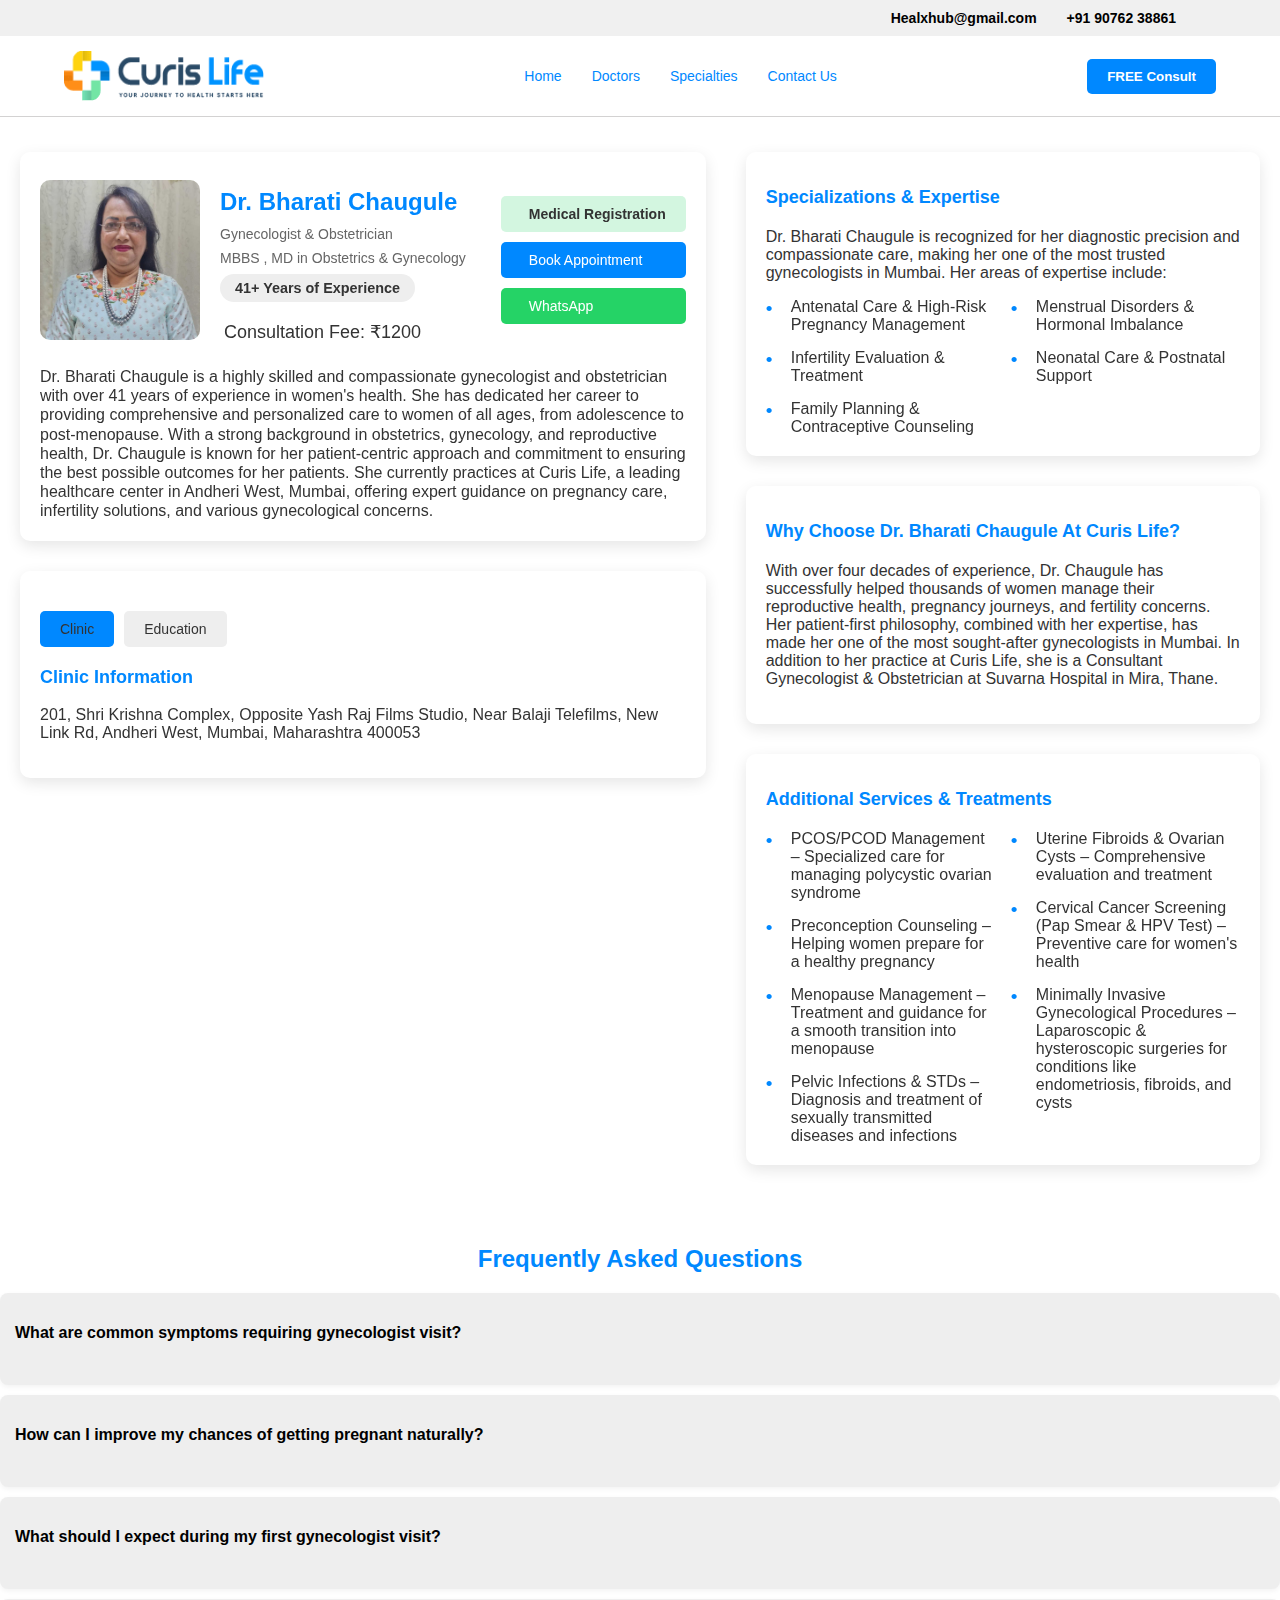
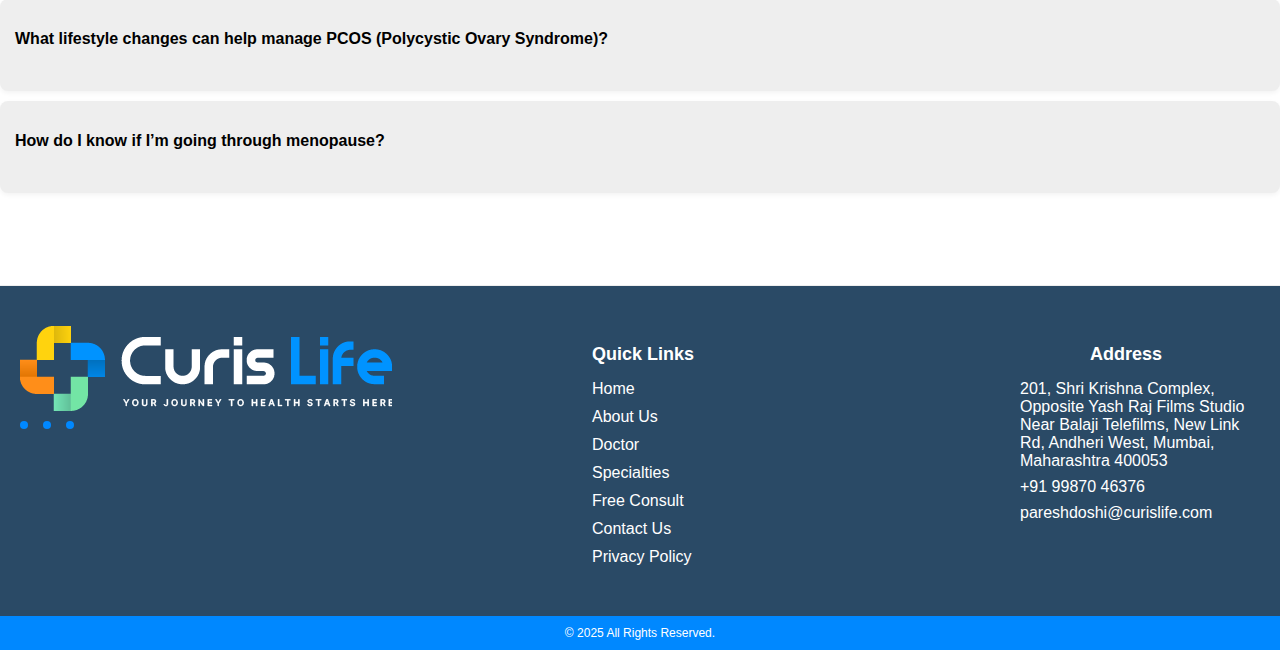
==== commit 7384f9f4: "`Removed vishal.html and styles.css, updated index.html`" ====
--- a/index.html
+++ b/index.html
@@ -4,12 +4,12 @@
 <head>
     <meta charset="UTF-8">
     <meta name="viewport" content="width=device-width, initial-scale=1.0">
+    <link rel="stylesheet" href="styles.css">
+
     <title>Dr. Bharati Chaugule - Gynecologist in Andheri Mumbai at curis Life/title>
     <meta name="description"
         content="Consult Dr. Bharati Chaugule at Curis Life, a trusted gynecologist in Andheri West, Mumbai, specializing in pregnancy care, infertility & women’s health. Visit now!" />
-    <link rel="stylesheet" href="https://cdnjs.cloudflare.com/ajax/libs/font-awesome/5.15.4/css/all.min.css">
-    <link rel="stylesheet" href="styles.css">
-    
+    <link rel="stylesheet" href="https://cdnjs.cloudflare.com/ajax/libs/font-awesome/5.15.4/css/all.min.css">    
     <title>Curis Life - Healthcare Solutions</title>
 </head>
 
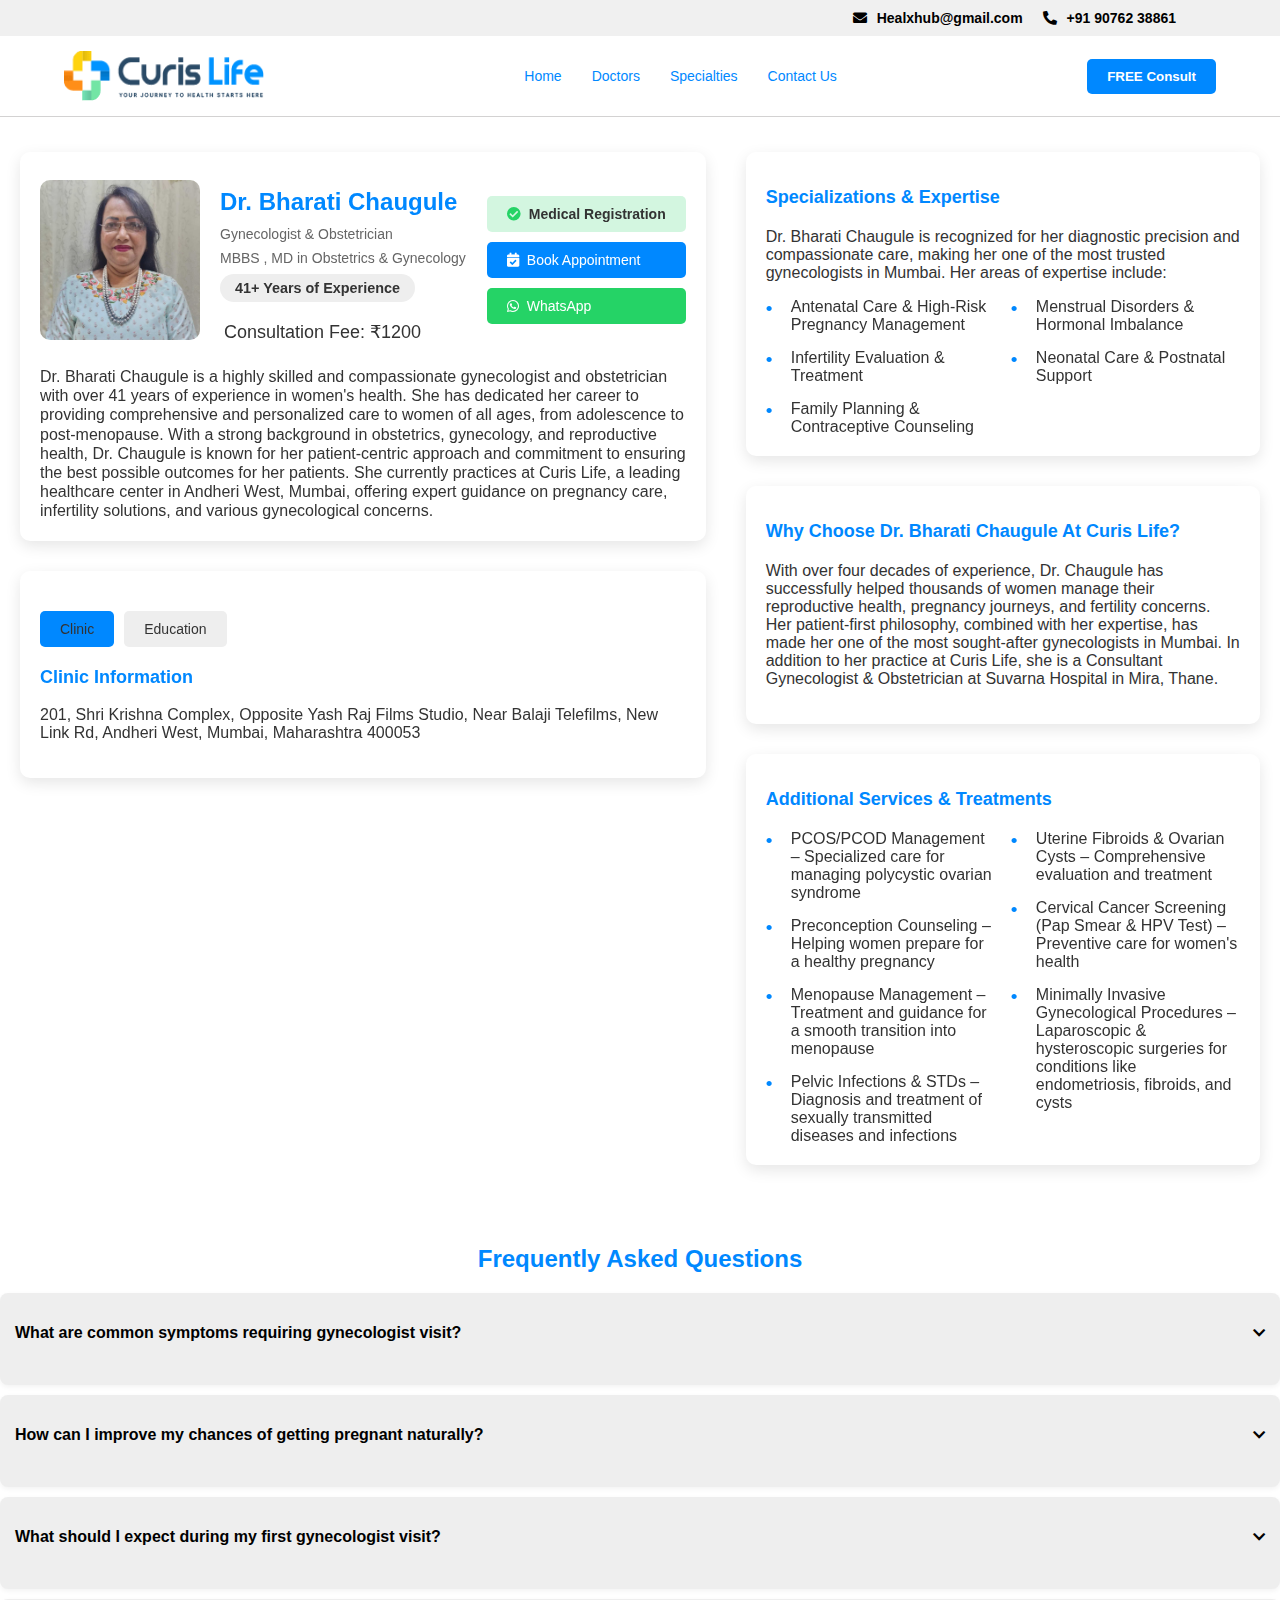
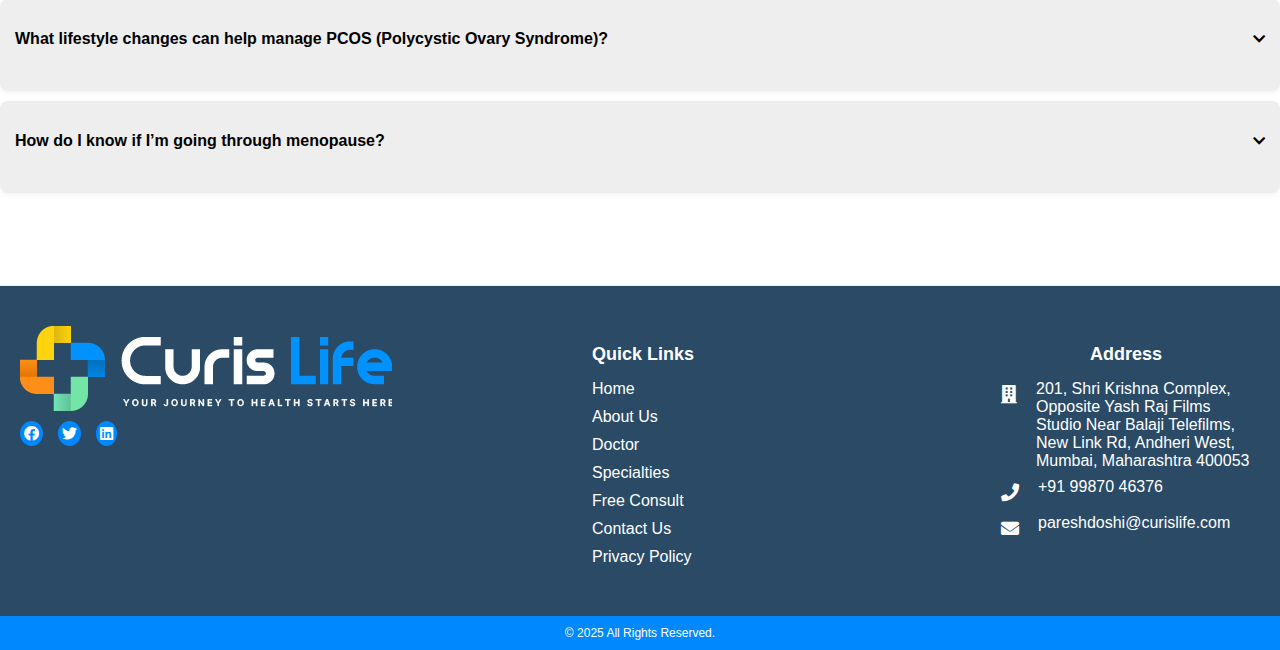
==== commit 82701784: "`Fixed title and description meta tags, added font awesome stylesheet`" ====
--- a/index.html
+++ b/index.html
@@ -5,11 +5,10 @@
     <meta charset="UTF-8">
     <meta name="viewport" content="width=device-width, initial-scale=1.0">
     <link rel="stylesheet" href="styles.css">
-
-    <title>Dr. Bharati Chaugule - Gynecologist in Andheri Mumbai at curis Life/title>
+    <title>Dr. Bharati Chaugule - Gynecologist in Andheri Mumbai at curis Life</title>
     <meta name="description"
-        content="Consult Dr. Bharati Chaugule at Curis Life, a trusted gynecologist in Andheri West, Mumbai, specializing in pregnancy care, infertility & women’s health. Visit now!" />
-    <link rel="stylesheet" href="https://cdnjs.cloudflare.com/ajax/libs/font-awesome/5.15.4/css/all.min.css">    
+        content="Consult Dr. Bharati Chaugule at Curis Life, a trusted gynecologist in Andheri West, Mumbai, specializing in pregnancy care, infertility & women’s health. Visit now!"/>
+    <link rel="stylesheet" href="https://cdnjs.cloudflare.com/ajax/libs/font-awesome/5.15.4/css/all.min.css"/>    
     <title>Curis Life - Healthcare Solutions</title>
 </head>
 
